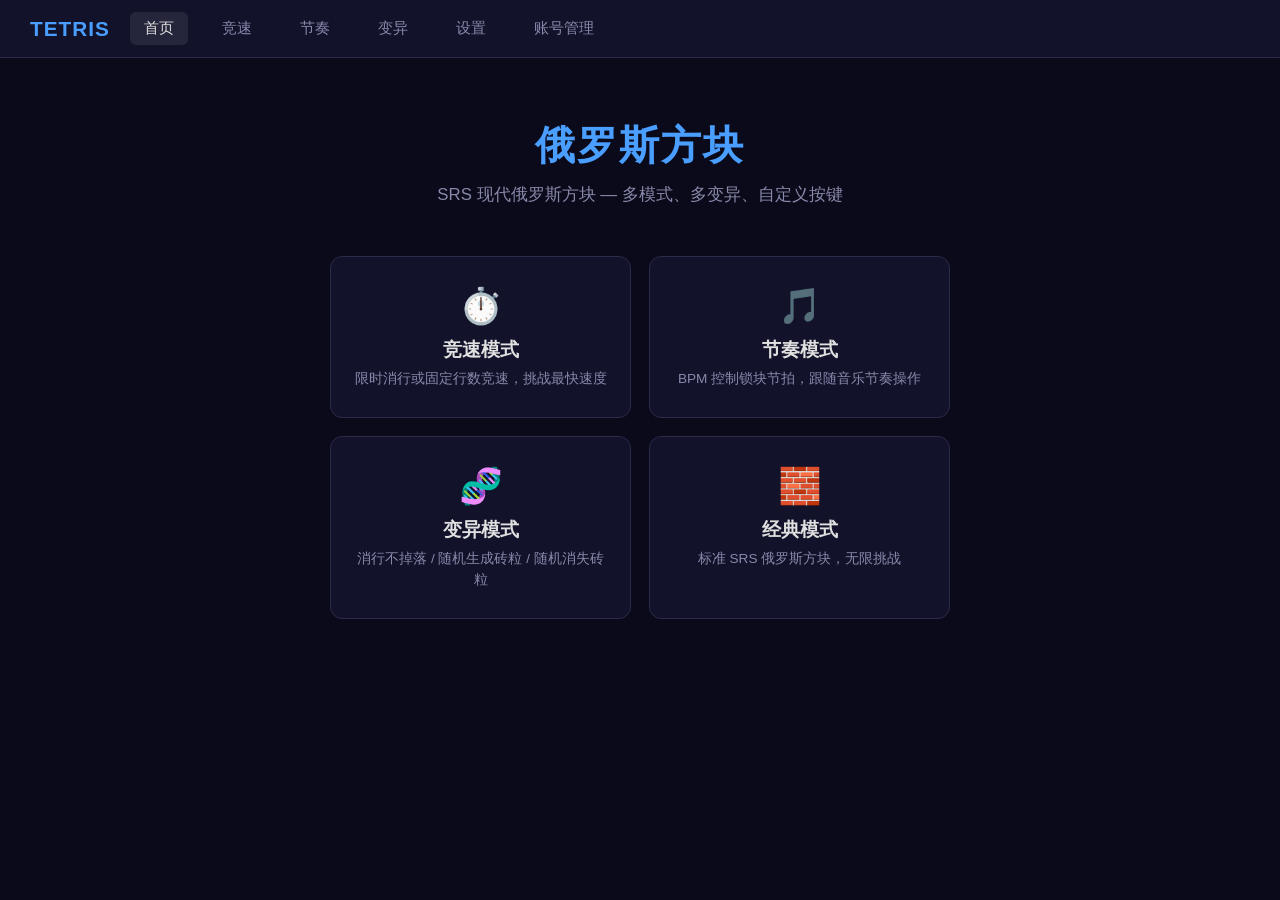
==== frontend/index.html @ 6c36df48 "新增方块变大" ====
<!DOCTYPE html>
<html lang="zh-CN">
<head>
<meta charset="UTF-8">
<meta name="viewport" content="width=device-width, initial-scale=1.0">
<title>俄罗斯方块 | Tetris</title>
<link rel="stylesheet" href="css/style.css">
</head>
<body>

<!-- ===== Navigation Bar ===== -->
<nav class="nav-bar" id="nav-bar">
    <span class="logo">TETRIS</span>
    <a href="#" data-page="home" class="active">首页</a>
    <a href="#" data-page="speed">竞速</a>
    <a href="#" data-page="rhythm">节奏</a>
    <a href="#" data-page="mutation">变异</a>
    <a href="#" data-page="settings">设置</a>
    <a href="#" data-page="account">账号管理</a>
</nav>

<!-- ===== Home Page ===== -->
<div id="page-home" class="home-container">
    <h1>俄罗斯方块</h1>
    <p class="subtitle">SRS 现代俄罗斯方块 — 多模式、多变异、自定义按键</p>
    <div class="mode-grid">
        <a href="#" class="mode-card" data-launch="speed">
            <div class="mode-icon">⏱️</div>
            <div class="mode-name">竞速模式</div>
            <div class="mode-desc">限时消行或固定行数竞速，挑战最快速度</div>
        </a>
        <a href="#" class="mode-card" data-launch="rhythm">
            <div class="mode-icon">🎵</div>
            <div class="mode-name">节奏模式</div>
            <div class="mode-desc">BPM 控制锁块节拍，跟随音乐节奏操作</div>
        </a>
        <a href="#" class="mode-card" data-launch="mutation">
            <div class="mode-icon">🧬</div>
            <div class="mode-name">变异模式</div>
            <div class="mode-desc">消行不掉落 / 随机生成砖粒 / 随机消失砖粒</div>
        </a>
        <a href="#" class="mode-card" data-launch="normal">
            <div class="mode-icon">🧱</div>
            <div class="mode-name">经典模式</div>
            <div class="mode-desc">标准 SRS 俄罗斯方块，无限挑战</div>
        </a>
    </div>
</div>

<!-- ===== Speed Config Page ===== -->
<div id="page-speed" class="speed-config hidden">
    <h2>竞速模式</h2>
    <div class="mutation-option" data-speed="time" style="justify-content:center;">
        <input type="radio" name="speed-type" value="time" checked>
        <div>
            <div class="mut-name">限时消行</div>
            <div class="mut-desc">在固定时间内尽可能多地消除行数</div>
            <div class="form-group mt-16">
                <label>时间（秒）</label>
                <input type="number" id="speed-time" value="120" min="30" max="600" step="10">
            </div>
        </div>
    </div>
    <div class="mutation-option" data-speed="lines" style="justify-content:center;">
        <input type="radio" name="speed-type" value="lines">
        <div>
            <div class="mut-name">固定行数竞速</div>
            <div class="mut-desc">尽快消除指定行数，比拼用时</div>
            <div class="form-group mt-16">
                <label>目标行数</label>
                <input type="number" id="speed-lines" value="40" min="10" max="200" step="10">
            </div>
        </div>
    </div>
    <button class="btn btn-primary btn-block mt-24" onclick="launchSpeedMode()">开始竞速</button>
</div>

<!-- ===== Rhythm Config Page ===== -->
<div id="page-rhythm" class="rhythm-config hidden">
    <h2>节奏模式</h2>
    <p>设置 BPM 决定方块自动锁定节奏</p>
    <div class="bpm-display" id="bpm-display">120</div>
    <input type="range" class="bpm-slider" id="bpm-slider" min="30" max="300" value="120" step="5"
        oninput="document.getElementById('bpm-display').textContent=this.value">
    <p class="rhythm-info">
        <span id="bpm-info">每 0.50 秒自动锁定一个下落中的方块</span>
    </p>
    <button class="btn btn-primary btn-block mt-24" onclick="launchRhythmMode()">开始节奏</button>
</div>

<!-- ===== Mutation Config Page ===== -->
<div id="page-mutation" class="mutation-config hidden">
    <h2>变异模式</h2>
    <p class="text-dim text-sm" style="margin-bottom:18px;">可同时选择多个变异效果组合游玩</p>
    <label class="mutation-option">
        <input type="checkbox" name="mutation-type" value="no_gravity" checked>
        <div>
            <div class="mut-name">🧱 消行不掉落</div>
            <div class="mut-desc">方块消除后，上方方块不再下落，形成空洞</div>
        </div>
    </label>
    <label class="mutation-option">
        <input type="checkbox" name="mutation-type" value="extra_cells">
        <div>
            <div class="mut-name">➕ 随机生成砖粒</div>
            <div class="mut-desc">每消除4个方块，场上随机多出数个砖粒</div>
        </div>
    </label>
    <label class="mutation-option">
        <input type="checkbox" name="mutation-type" value="random_vanish">
        <div>
            <div class="mut-name">➖ 随机消失砖粒</div>
            <div class="mut-desc">每放置3个方块，场上随机消失数块砖粒</div>
        </div>
    </label>
    <label class="mutation-option">
        <input type="checkbox" name="mutation-type" value="double_size">
        <div>
            <div class="mut-name">🟫 方块二倍大</div>
            <div class="mut-desc">所有方块长宽变为两倍，面积×4，场地不变，移动每次一小格</div>
        </div>
    </label>
    <button class="btn btn-primary btn-block mt-24" onclick="launchMutationMode()">开始变异</button>
</div>

<!-- ===== Settings Page ===== -->
<div id="page-settings" class="settings-container hidden">
    <h2>操作设置</h2>
    <div id="settings-login-prompt" class="text-center mt-16" style="color:var(--accent2);">
        请先登录后再设置按键和手感
    </div>
    <div id="settings-content" class="hidden">
        <div class="settings-section">
            <h3>按键设置</h3>
            <div id="key-settings-list"></div>
        </div>
        <div class="settings-section">
            <h3>操作手感 (DAS / ARR)</h3>
            <p class="text-sm text-dim" style="margin-bottom:12px;">
                DAS：按住方向键后，第一次横向移动的延迟帧数<br>
                ARR：后续连续横向移动的间隔帧数（60帧=1秒）
            </p>
            <div class="das-row">
                <label>DAS（首次延迟）</label>
                <input type="range" id="das-slider" min="1" max="30" value="10" step="1"
                    oninput="document.getElementById('das-val').textContent=this.value">
                <span class="das-val" id="das-val">10</span>
                <span class="text-sm text-dim">帧</span>
            </div>
            <div class="das-row">
                <label>ARR（重复间隔）</label>
                <input type="range" id="arr-slider" min="0" max="20" value="2" step="1"
                    oninput="document.getElementById('arr-val').textContent=this.value">
                <span class="das-val" id="arr-val">2</span>
                <span class="text-sm text-dim">帧</span>
            </div>
            <div class="das-row">
                <label>预览方块数量</label>
                <input type="range" id="preview-slider" min="1" max="8" value="5" step="1"
                    oninput="document.getElementById('preview-val').textContent=this.value">
                <span class="das-val" id="preview-val">5</span>
                <span class="text-sm text-dim">个</span>
            </div>
        </div>
        <button class="btn btn-primary btn-block" onclick="saveAllSettings()">保存设置</button>
    </div>
</div>

<!-- ===== Account Page ===== -->
<div id="page-account" class="auth-panel hidden">
    <!-- Login Form -->
    <div id="account-login">
        <h2>登录</h2>
        <div class="form-group"><input type="text" id="login-username" placeholder="用户名"></div>
        <div class="form-group"><input type="password" id="login-password" placeholder="密码"></div>
        <button class="btn btn-primary btn-block" onclick="doLogin()">登录</button>
        <p class="text-center mt-16">
            <span class="link-text" onclick="showRegisterForm()">没有账号？注册</span>
        </p>
    </div>
    <!-- Register Form -->
    <div id="account-register" class="hidden">
        <h2>注册</h2>
        <div class="form-group"><input type="text" id="reg-username" placeholder="用户名" oninput="checkRegBtn()"></div>
        <div class="form-group"><input type="password" id="reg-password" placeholder="密码（至少6位）"></div>
        <button class="btn btn-primary btn-block" id="reg-btn" onclick="doRegister()">注册</button>
        <p class="text-center mt-16">
            <span class="link-text" onclick="showLoginForm()">已有账号？登录</span>
        </p>
    </div>
    <!-- User Info -->
    <div id="account-info" class="hidden">
        <h2>账号管理</h2>
        <p style="margin-bottom:16px;">当前账号：<b id="info-username"></b></p>
        <div class="settings-section">
            <h3>修改名称</h3>
            <div class="form-group"><input type="text" id="new-name" placeholder="新名称"></div>
            <button class="btn btn-outline" onclick="changeName()">修改名称</button>
        </div>
        <div class="settings-section">
            <h3>修改密码</h3>
            <div class="form-group"><input type="password" id="old-pw" placeholder="旧密码"></div>
            <div class="form-group"><input type="password" id="new-pw1" placeholder="新密码"></div>
            <div class="form-group"><input type="password" id="new-pw2" placeholder="确认新密码"></div>
            <button class="btn btn-danger" onclick="changePassword()">修改密码</button>
        </div>
        <p class="text-center mt-16">
            <span class="link-text" onclick="doLogout()">退出登录</span>
        </p>
    </div>
</div>

<script src="js/auth.js"></script>
<script src="js/ui.js"></script>
<script>
// ===== Page Navigation =====
function showPage(name) {
    document.querySelectorAll('[id^="page-"]').forEach(el => el.classList.add('hidden'));
    const page = document.getElementById('page-' + name);
    if (page) page.classList.remove('hidden');
    document.querySelectorAll('.nav-bar a[data-page]').forEach(a => a.classList.remove('active'));
    const navLink = document.querySelector(`.nav-bar a[data-page="${name}"]`);
    if (navLink) navLink.classList.add('active');

    if (name === 'account') updateAccountPage();
    if (name === 'settings') loadSettingsPage();
}

// Nav bar clicks
document.querySelectorAll('.nav-bar a[data-page]').forEach(a => {
    a.addEventListener('click', e => {
        e.preventDefault();
        showPage(a.dataset.page);
    });
});

// Launch mode cards
document.querySelectorAll('.mode-card[data-launch]').forEach(card => {
    card.addEventListener('click', e => {
        e.preventDefault();
        if (!Auth.isLoggedIn()) {
            showPage('account');
            UI.showMessage('请先登录', 'info');
            return;
        }
        const mode = card.dataset.launch;
        if (mode === 'normal') {
            launchNormalMode();
        } else {
            showPage(mode);
        }
    });
});

// Speed radio toggle
document.querySelectorAll('.mutation-option[data-speed]').forEach(opt => {
    opt.addEventListener('click', () => {
        const radio = opt.querySelector('input[type="radio"]');
        radio.checked = true;
    });
});

// BPM slider info
document.getElementById('bpm-slider').addEventListener('input', function() {
    const bpm = parseInt(this.value);
    const sec = (60 / bpm).toFixed(2);
    document.getElementById('bpm-info').textContent = `每 ${sec} 秒自动锁定一个下落中的方块`;
});

// ===== Launch Modes =====
function getKeySettings() {
    if (Auth.user && Auth.user.key_settings) return Auth.user.key_settings;
    return {
        move_left: 'ArrowLeft', move_right: 'ArrowRight',
        soft_drop: 'ArrowDown', hard_drop: 'Space',
        rotate_cw: 'ArrowUp', rotate_ccw: 'KeyZ',
        rotate_180: 'KeyA', hold: 'KeyC',
        reset: 'KeyR', pause: 'Escape',
    };
}

function getDasSettings() {
    if (Auth.user && Auth.user.das_settings) return Auth.user.das_settings;
    return { das: 10, arr: 2, preview_count: 5 };
}

function launchGame(params = {}) {
    const das = getDasSettings();
    params.preview = das.preview_count || 5;
    const qs = new URLSearchParams(params).toString();
    window.location.href = '/game?' + qs;
}

function launchSpeedMode() {
    const type = document.querySelector('input[name="speed-type"]:checked').value;
    const target = type === 'time'
        ? document.getElementById('speed-time').value
        : document.getElementById('speed-lines').value;
    launchGame({ mode: 'speed', type, target });
}

function launchRhythmMode() {
    const bpm = document.getElementById('bpm-slider').value;
    launchGame({ mode: 'rhythm', bpm });
}

function launchMutationMode() {
    const checked = document.querySelectorAll('input[name="mutation-type"]:checked');
    const type = Array.from(checked).map(cb => cb.value).join(',');
    if (!type) {
        UI.showMessage('请至少选择一个变异效果', 'info');
        return;
    }
    launchGame({ mode: 'mutation', mutation: type });
}

function launchNormalMode() {
    launchGame({ mode: 'normal' });
}

// ===== Settings Page =====
const KEY_ACTIONS = [
    { name: 'move_left', label: '左移' },
    { name: 'move_right', label: '右移' },
    { name: 'soft_drop', label: '软降' },
    { name: 'hard_drop', label: '硬降' },
    { name: 'rotate_cw', label: '顺时针旋转' },
    { name: 'rotate_ccw', label: '逆时针旋转' },
    { name: 'rotate_180', label: '180°旋转' },
    { name: 'hold', label: '暂存' },
    { name: 'reset', label: '重置' },
    { name: 'pause', label: '暂停' },
];

function loadSettingsPage() {
    if (!Auth.isLoggedIn()) {
        document.getElementById('settings-login-prompt').classList.remove('hidden');
        document.getElementById('settings-content').classList.add('hidden');
        return;
    }
    document.getElementById('settings-login-prompt').classList.add('hidden');
    document.getElementById('settings-content').classList.remove('hidden');

    const keys = getKeySettings();
    const das = getDasSettings();

    const list = document.getElementById('key-settings-list');
    list.innerHTML = KEY_ACTIONS.map(action => `
        <div class="key-row">
            <span class="key-label">${action.label}</span>
            <div class="key-input" id="key-${action.name}" data-action="${action.name}"
                onclick="captureKey('${action.name}')">${UI.keyCodeToLabel(keys[action.name] || '')}</div>
        </div>
    `).join('');

    document.getElementById('das-slider').value = das.das;
    document.getElementById('das-val').textContent = das.das;
    document.getElementById('arr-slider').value = das.arr;
    document.getElementById('arr-val').textContent = das.arr;
    document.getElementById('preview-slider').value = das.preview_count || 5;
    document.getElementById('preview-val').textContent = das.preview_count || 5;

    window._tempKeySettings = { ...keys };
    window._tempDasSettings = { ...das };
}

async function captureKey(action) {
    const el = document.getElementById('key-' + action);
    const original = el.textContent;
    el.textContent = '...按下按键...';
    el.style.border = '2px solid var(--accent)';

    const code = await UI.waitForKey();
    window._tempKeySettings[action] = code;
    el.textContent = UI.keyCodeToLabel(code);
    el.style.border = '1px solid var(--border)';
}

async function saveAllSettings() {
    if (!Auth.isLoggedIn()) return;
    const das = parseInt(document.getElementById('das-slider').value);
    const arr = parseInt(document.getElementById('arr-slider').value);
    const preview_count = parseInt(document.getElementById('preview-slider').value);
    const dasSettings = { das, arr, preview_count };

    const res = await Auth.saveSettings(window._tempKeySettings, dasSettings);
    // Update local user
    Auth.user.key_settings = window._tempKeySettings;
    Auth.user.das_settings = dasSettings;
    localStorage.setItem('tetris_user', JSON.stringify(Auth.user));

    if (res.success) {
        UI.showMessage('设置已保存', 'success');
    } else {
        UI.showMessage('保存失败', 'error');
    }
}

// ===== Account Page =====
function updateAccountPage() {
    if (Auth.isLoggedIn()) {
        document.getElementById('account-login').classList.add('hidden');
        document.getElementById('account-register').classList.add('hidden');
        document.getElementById('account-info').classList.remove('hidden');
        document.getElementById('info-username').textContent = Auth.user.username;
    } else {
        document.getElementById('account-login').classList.remove('hidden');
        document.getElementById('account-register').classList.add('hidden');
        document.getElementById('account-info').classList.add('hidden');
    }
}

function showRegisterForm() {
    document.getElementById('account-login').classList.add('hidden');
    document.getElementById('account-register').classList.remove('hidden');
    document.getElementById('account-info').classList.add('hidden');
}

function showLoginForm() {
    document.getElementById('account-login').classList.remove('hidden');
    document.getElementById('account-register').classList.add('hidden');
    document.getElementById('account-info').classList.add('hidden');
}

async function doLogin() {
    const username = document.getElementById('login-username').value.trim();
    const password = document.getElementById('login-password').value;
    if (!username || !password) return UI.showMessage('请输入用户名和密码', 'error');

    const res = await Auth.login(username, password);
    if (res.success) {
        UI.showMessage('登录成功', 'success');
        updateAccountPage();
        updateNav();
    } else {
        UI.showMessage(res.message, 'error');
    }
}

async function doRegister() {
    const username = document.getElementById('reg-username').value.trim();
    const password = document.getElementById('reg-password').value;
    if (!username || !password) return UI.showMessage('请填写完整', 'error');
    if (password.length < 6) return UI.showMessage('密码至少6位', 'error');

    // Check username first
    const checkRes = await Auth.checkUsername(username);
    if (checkRes.exists) return UI.showMessage('这个名称别人在用', 'error');

    const res = await Auth.register(username, password);
    if (res.success) {
        UI.showMessage('注册成功，请登录', 'success');
        document.getElementById('reg-username').value = '';
        document.getElementById('reg-password').value = '';
        showLoginForm();
    } else {
        UI.showMessage(res.message, 'error');
    }
}

async function changeName() {
    const newName = document.getElementById('new-name').value.trim();
    if (!newName) return UI.showMessage('请输入新名称', 'error');
    const checkRes = await Auth.checkUsername(newName);
    if (checkRes.exists) return UI.showMessage('这个名称别人在用', 'error');

    // Update account
    const res = await fetch('/api/register', {
        method: 'POST',
        headers: { 'Content-Type': 'application/json' },
        body: JSON.stringify({ username: newName, password: 'temp123456' }),
    });
    const data = await res.json();
    if (data.success || data.message === '这个名称别人在用') {
        // Actually we need an update endpoint - use the register one
    }
    UI.showMessage('暂不支持直接改名，请注销后重新注册', 'info');
}

async function changePassword() {
    const oldPw = document.getElementById('old-pw').value;
    const newPw1 = document.getElementById('new-pw1').value;
    const newPw2 = document.getElementById('new-pw2').value;

    if (!oldPw || !newPw1 || !newPw2) return UI.showMessage('请填写所有密码字段', 'error');
    if (newPw1 !== newPw2) return UI.showMessage('两次输入的新密码不一致', 'error');
    if (newPw1.length < 6) return UI.showMessage('新密码至少6位', 'error');
    if (oldPw === newPw1) return UI.showMessage('新密码不能与旧密码相同', 'error');

    const res = await Auth.changePassword(oldPw, newPw1);
    if (res.success) {
        UI.showMessage('密码修改成功', 'success');
        document.getElementById('old-pw').value = '';
        document.getElementById('new-pw1').value = '';
        document.getElementById('new-pw2').value = '';
    } else {
        UI.showMessage(res.message, 'error');
    }
}

function doLogout() {
    Auth.logout();
    updateAccountPage();
    updateNav();
    UI.showMessage('已退出', 'success');
}

// ===== Init =====
updateNav();
showPage('home');
</script>
</body>
</html>
---- frontend/css/style.css ----
/* ===== Global Reset ===== */
*, *::before, *::after {
    margin: 0; padding: 0; box-sizing: border-box;
}

:root {
    --bg: #0a0a1a;
    --panel: #12122a;
    --accent: #4a9eff;
    --accent2: #ff6b6b;
    --text: #e0e0e0;
    --text-dim: #8888aa;
    --border: #2a2a4a;
    --input-bg: #1a1a35;
    --cell-size: 32px;
    --board-w: 10;
    --board-h: 20;

    /* Tetromino colors */
    --color-Z: #FF3030;
    --color-L: #FF8800;
    --color-O: #FFD700;
    --color-S: #32CD32;
    --color-I: #00CED1;
    --color-J: #4169E1;
    --color-T: #9932CC;
}

html, body {
    width: 100%; height: 100%;
    background: var(--bg);
    color: var(--text);
    font-family: 'Segoe UI', 'Microsoft YaHei', sans-serif;
    overflow-x: hidden;
}

/* ===== Navigation ===== */
.nav-bar {
    display: flex;
    align-items: center;
    gap: 20px;
    padding: 12px 30px;
    background: var(--panel);
    border-bottom: 1px solid var(--border);
    position: sticky;
    top: 0;
    z-index: 100;
}
.nav-bar .logo {
    font-size: 1.3em;
    font-weight: bold;
    color: var(--accent);
    letter-spacing: 1px;
}
.nav-bar a {
    color: var(--text-dim);
    text-decoration: none;
    padding: 6px 14px;
    border-radius: 6px;
    transition: all 0.2s;
    font-size: 0.95em;
}
.nav-bar a:hover, .nav-bar a.active {
    color: var(--text);
    background: rgba(255,255,255,0.08);
}
.nav-bar .user-info {
    margin-left: auto;
    color: var(--accent2);
    font-size: 0.9em;
}

/* ===== Home Page ===== */
.home-container {
    max-width: 800px;
    margin: 60px auto;
    text-align: center;
}
.home-container h1 {
    font-size: 2.5em;
    margin-bottom: 10px;
    color: var(--accent);
    letter-spacing: 2px;
}
.home-container .subtitle {
    color: var(--text-dim);
    margin-bottom: 50px;
    font-size: 1.05em;
}
.mode-grid {
    display: grid;
    grid-template-columns: repeat(2, 1fr);
    gap: 18px;
    max-width: 620px;
    margin: 0 auto;
}
.mode-card {
    background: var(--panel);
    border: 1px solid var(--border);
    border-radius: 12px;
    padding: 28px 20px;
    cursor: pointer;
    transition: all 0.25s;
    text-decoration: none;
    color: var(--text);
}
.mode-card:hover {
    border-color: var(--accent);
    transform: translateY(-2px);
    box-shadow: 0 6px 24px rgba(74,158,255,0.12);
}
.mode-card .mode-icon {
    font-size: 2.2em;
    margin-bottom: 10px;
}
.mode-card .mode-name {
    font-size: 1.2em;
    font-weight: 600;
    margin-bottom: 6px;
}
.mode-card .mode-desc {
    font-size: 0.85em;
    color: var(--text-dim);
    line-height: 1.5;
}

/* ===== Game Page ===== */
.game-container {
    display: flex;
    justify-content: center;
    align-items: flex-start;
    gap: 24px;
    padding: 20px;
    min-height: calc(100vh - 56px);
}
.game-sidebar {
    background: var(--panel);
    border: 1px solid var(--border);
    border-radius: 10px;
    padding: 16px;
    min-width: 130px;
    display: flex;
    flex-direction: column;
    gap: 14px;
    align-items: center;
}
.game-sidebar h3 {
    font-size: 0.85em;
    color: var(--text-dim);
    text-transform: uppercase;
    letter-spacing: 1px;
}
.game-board-wrap {
    position: relative;
}
.game-board {
    display: grid;
    grid-template-columns: repeat(var(--board-w), var(--cell-size));
    grid-template-rows: repeat(var(--board-h), var(--cell-size));
    gap: 1px;
    background: #111;
    border: 2px solid var(--border);
    border-radius: 4px;
}
.game-board .cell {
    width: var(--cell-size);
    height: var(--cell-size);
    background: #1a1a2e;
    border-radius: 2px;
}
.game-board .cell.filled {
    border: 1px solid rgba(255,255,255,0.15);
    box-shadow: inset 0 0 6px rgba(0,0,0,0.3);
}
.game-board .cell.ghost {
    opacity: 0.25;
    border: 1px dashed rgba(255,255,255,0.3);
}
.game-board .cell.locking {
    animation: flash 0.3s ease-in-out 3;
}
.preview-board {
    display: grid;
    gap: 1px;
    background: #111;
    border: 1px solid var(--border);
    border-radius: 4px;
    padding: 4px;
}
.score-display {
    text-align: center;
}
.score-display .score-val {
    font-size: 1.8em;
    font-weight: bold;
    color: var(--accent);
}
.score-display .score-label {
    font-size: 0.75em;
    color: var(--text-dim);
}
.timer-display {
    font-size: 1.4em;
    font-weight: bold;
    color: var(--accent2);
    text-align: center;
}

/* ===== Auth Panel ===== */
.auth-panel {
    max-width: 420px;
    margin: 60px auto;
    background: var(--panel);
    border: 1px solid var(--border);
    border-radius: 12px;
    padding: 32px;
}
.auth-panel h2 {
    text-align: center;
    margin-bottom: 24px;
    color: var(--accent);
}
.form-group {
    margin-bottom: 16px;
}
.form-group label {
    display: block;
    margin-bottom: 6px;
    font-size: 0.9em;
    color: var(--text-dim);
}
.form-group input {
    width: 100%;
    padding: 10px 14px;
    border: 1px solid var(--border);
    border-radius: 8px;
    background: var(--input-bg);
    color: var(--text);
    font-size: 0.95em;
    outline: none;
    transition: border 0.2s;
}
.form-group input:focus {
    border-color: var(--accent);
}
.btn {
    display: inline-block;
    padding: 10px 24px;
    border: none;
    border-radius: 8px;
    font-size: 0.95em;
    cursor: pointer;
    transition: all 0.2s;
    text-decoration: none;
    text-align: center;
}
.btn-primary {
    background: var(--accent);
    color: #fff;
}
.btn-primary:hover { background: #3a8eef; }
.btn-danger {
    background: var(--accent2);
    color: #fff;
}
.btn-danger:hover { background: #e55a5a; }
.btn-outline {
    background: transparent;
    border: 1px solid var(--border);
    color: var(--text);
}
.btn-outline:hover { border-color: var(--accent); }
.btn-block { width: 100%; display: block; }
.btn-group {
    display: flex;
    gap: 10px;
    margin-top: 10px;
}
.link-text {
    color: var(--accent);
    cursor: pointer;
    font-size: 0.9em;
}
.link-text:hover { text-decoration: underline; }
.text-center { text-align: center; }
.mt-16 { margin-top: 16px; }
.mt-24 { margin-top: 24px; }

/* ===== Settings Page ===== */
.settings-container {
    max-width: 700px;
    margin: 40px auto;
    background: var(--panel);
    border: 1px solid var(--border);
    border-radius: 12px;
    padding: 30px;
}
.settings-container h2 {
    color: var(--accent);
    margin-bottom: 20px;
}
.settings-section {
    margin-bottom: 28px;
    padding-bottom: 20px;
    border-bottom: 1px solid var(--border);
}
.settings-section h3 {
    font-size: 1em;
    color: var(--text-dim);
    margin-bottom: 14px;
    letter-spacing: 1px;
}
.key-row {
    display: flex;
    align-items: center;
    gap: 12px;
    margin-bottom: 10px;
}
.key-row .key-label {
    width: 120px;
    font-size: 0.9em;
    color: var(--text-dim);
}
.key-row .key-input {
    width: 160px;
    padding: 8px 12px;
    background: var(--input-bg);
    border: 1px solid var(--border);
    border-radius: 6px;
    color: var(--text);
    font-size: 0.9em;
    text-align: center;
    cursor: pointer;
}
.key-row .key-input:focus {
    border-color: var(--accent);
    outline: none;
}
.das-row {
    display: flex;
    align-items: center;
    gap: 14px;
    margin-bottom: 12px;
}
.das-row label {
    width: 180px;
    font-size: 0.9em;
    color: var(--text-dim);
}
.das-row input[type="range"] {
    flex: 1;
    max-width: 200px;
}
.das-row .das-val {
    width: 50px;
    text-align: center;
    font-weight: bold;
    color: var(--accent);
}

/* ===== Mutation Config ===== */
.mutation-config {
    max-width: 600px;
    margin: 40px auto;
    background: var(--panel);
    border: 1px solid var(--border);
    border-radius: 12px;
    padding: 30px;
}
.mutation-config h2 {
    color: var(--accent);
    margin-bottom: 20px;
}
.mutation-option {
    display: flex;
    align-items: flex-start;
    gap: 12px;
    margin-bottom: 16px;
    padding: 14px;
    border: 1px solid var(--border);
    border-radius: 8px;
    cursor: pointer;
    transition: all 0.2s;
}
.mutation-option:hover, .mutation-option.selected {
    border-color: var(--accent);
    background: rgba(74,158,255,0.06);
}
.mutation-option input[type="radio"] {
    margin-top: 3px;
    accent-color: var(--accent);
}
.mutation-option .mut-name {
    font-weight: 600;
    margin-bottom: 4px;
}
.mutation-option .mut-desc {
    font-size: 0.85em;
    color: var(--text-dim);
}

/* ===== Rhythm Config ===== */
.rhythm-config {
    max-width: 500px;
    margin: 40px auto;
    background: var(--panel);
    border: 1px solid var(--border);
    border-radius: 12px;
    padding: 30px;
    text-align: center;
}
.rhythm-config h2 {
    color: var(--accent);
    margin-bottom: 20px;
}
.bpm-display {
    font-size: 4em;
    font-weight: bold;
    color: var(--accent2);
    margin: 20px 0;
}
.bpm-slider {
    width: 80%;
    max-width: 350px;
    margin: 0 auto;
}
.rhythm-info {
    color: var(--text-dim);
    margin-top: 12px;
    font-size: 0.9em;
}

/* ===== Speed Config ===== */
.speed-config {
    max-width: 500px;
    margin: 40px auto;
    background: var(--panel);
    border: 1px solid var(--border);
    border-radius: 12px;
    padding: 30px;
    text-align: center;
}
.speed-config h2 {
    color: var(--accent);
    margin-bottom: 20px;
}

/* ===== Game Over & Pause Overlay ===== */
.game-overlay {
    position: fixed;
    top: 0; left: 0; right: 0; bottom: 0;
    background: rgba(0,0,0,0.75);
    display: flex;
    align-items: center;
    justify-content: center;
    z-index: 200;
}
.overlay-box {
    background: var(--panel);
    border: 1px solid var(--border);
    border-radius: 16px;
    padding: 36px 48px;
    text-align: center;
    min-width: 300px;
}
.overlay-box h2 {
    font-size: 1.6em;
    margin-bottom: 16px;
}
.overlay-box .big-score {
    font-size: 3em;
    font-weight: bold;
    color: var(--accent);
    margin-bottom: 20px;
}

/* ===== Utility ===== */
.hidden { display: none !important; }
.flex-center { display: flex; align-items: center; justify-content: center; }
.gap-8 { gap: 8px; }
.gap-16 { gap: 16px; }
.flex-col { flex-direction: column; }
.text-sm { font-size: 0.85em; }
.text-dim { color: var(--text-dim); }

/* ===== Animations ===== */
@keyframes flash {
    0%, 100% { opacity: 1; }
    50% { opacity: 0.3; }
}
@keyframes line-clear {
    0% { transform: scaleX(1); opacity: 1; }
    100% { transform: scaleX(0); opacity: 0; }
}
.line-clearing {
    animation: line-clear 0.3s ease-out forwards;
}
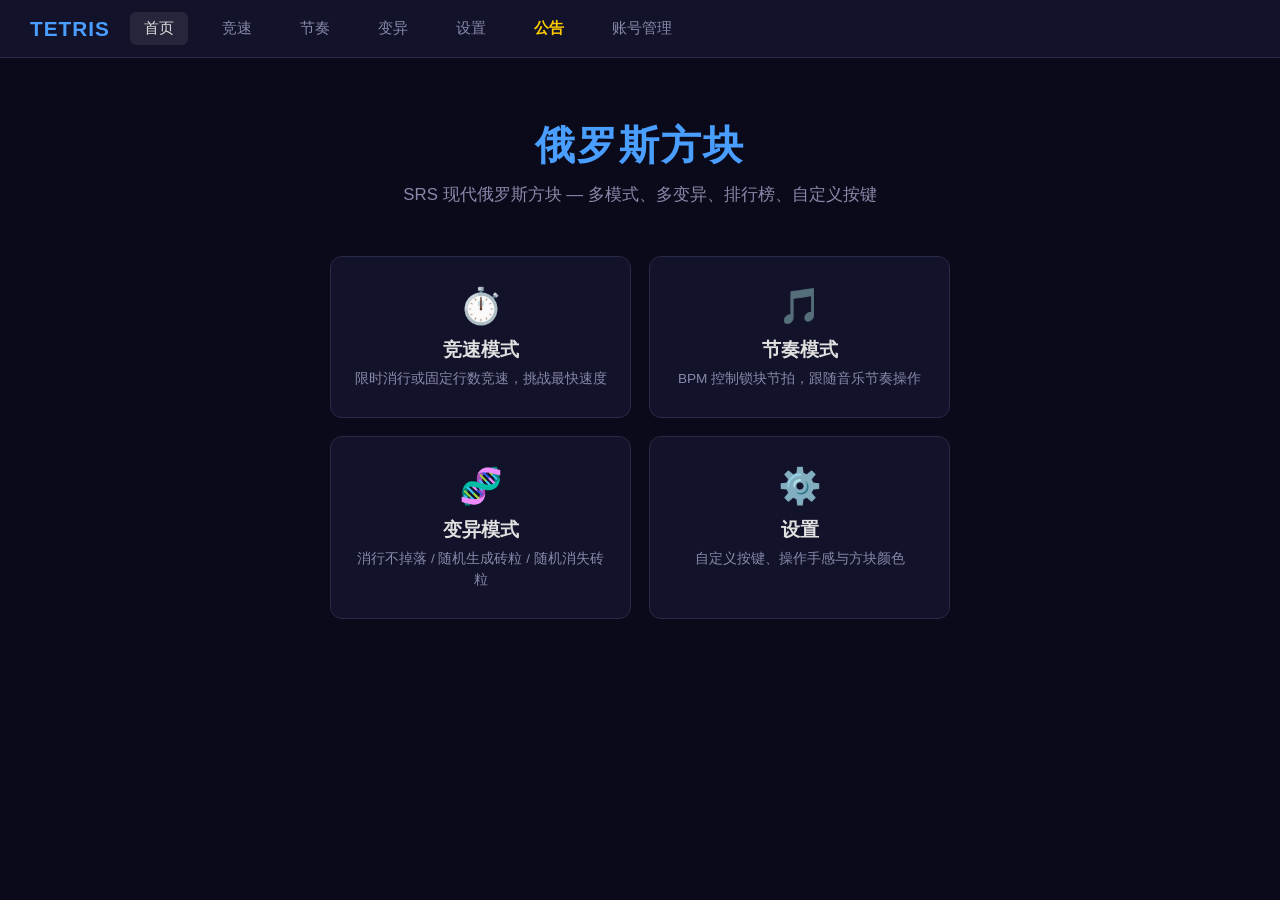
==== commit 694e4f30: "新增管理员、公告栏、排行榜、重置密码等”" ====
--- a/frontend/index.html
+++ b/frontend/index.html
@@ -16,13 +16,28 @@
     <a href="#" data-page="rhythm">节奏</a>
     <a href="#" data-page="mutation">变异</a>
     <a href="#" data-page="settings">设置</a>
+    <a href="/announcements.html" class="nav-announce">公告</a>
     <a href="#" data-page="account">账号管理</a>
 </nav>
 
 <!-- ===== Home Page ===== -->
 <div id="page-home" class="home-container">
     <h1>俄罗斯方块</h1>
-    <p class="subtitle">SRS 现代俄罗斯方块 — 多模式、多变异、自定义按键</p>
+    <p class="subtitle">SRS 现代俄罗斯方块 — 多模式、多变异、排行榜、自定义按键</p>
+    <div class="announce-banner" id="home-announce-banner" style="display:none">
+        <div class="announce-banner-header" id="home-announce-header">
+            <span class="announce-icon">📢</span>
+            <span id="home-announce-title">公告</span>
+            <span class="announce-arrow" id="home-announce-arrow">&#9660;</span>
+        </div>
+        <div class="announce-banner-body" id="home-announce-body" style="display:none">
+            <div class="announce-banner-content" id="home-announce-content"></div>
+            <div class="announce-banner-footer">
+                <span id="home-announce-meta"></span>
+                <a href="/announcements.html" class="announce-view-all">查看全部公告 &rarr;</a>
+            </div>
+        </div>
+    </div>
     <div class="mode-grid">
         <a href="#" class="mode-card" data-launch="speed">
             <div class="mode-icon">⏱️</div>
@@ -39,11 +54,22 @@
             <div class="mode-name">变异模式</div>
             <div class="mode-desc">消行不掉落 / 随机生成砖粒 / 随机消失砖粒</div>
         </a>
-        <a href="#" class="mode-card" data-launch="normal">
-            <div class="mode-icon">🧱</div>
-            <div class="mode-name">经典模式</div>
-            <div class="mode-desc">标准 SRS 俄罗斯方块，无限挑战</div>
+        <a href="#" class="mode-card" data-launch="settings">
+            <div class="mode-icon">⚙️</div>
+            <div class="mode-name">设置</div>
+            <div class="mode-desc">自定义按键、操作手感与方块颜色</div>
         </a>
+    </div>
+    <div class="leaderboard-section" id="leaderboard-section">
+        <h2>竞速40行排行榜</h2>
+        <table class="leaderboard-table" id="leaderboard-table">
+            <thead>
+                <tr><th>排名</th><th>玩家</th><th>最佳用时</th><th>分数</th></tr>
+            </thead>
+            <tbody id="leaderboard-body">
+                <tr><td colspan="4" class="text-dim">暂无数据</td></tr>
+            </tbody>
+        </table>
     </div>
 </div>
 
@@ -149,7 +175,7 @@
             </div>
             <div class="das-row">
                 <label>ARR（重复间隔）</label>
-                <input type="range" id="arr-slider" min="0" max="20" value="2" step="1"
+                <input type="range" id="arr-slider" min="0" max="10" value="2" step="1"
                     oninput="document.getElementById('arr-val').textContent=this.value">
                 <span class="das-val" id="arr-val">2</span>
                 <span class="text-sm text-dim">帧</span>
@@ -162,6 +188,13 @@
                 <span class="text-sm text-dim">个</span>
             </div>
         </div>
+        <div class="settings-section">
+            <h3>方块颜色</h3>
+            <p class="text-sm text-dim" style="margin-bottom:12px;">
+                输入十六进制颜色码（如 #FF3030）调整各方块颜色
+            </p>
+            <div id="color-settings-list"></div>
+        </div>
         <button class="btn btn-primary btn-block" onclick="saveAllSettings()">保存设置</button>
     </div>
 </div>
@@ -224,6 +257,7 @@
 
     if (name === 'account') updateAccountPage();
     if (name === 'settings') loadSettingsPage();
+    if (name === 'home') { fetchLeaderboard(); fetchHomeAnnouncement(); }
 }
 
 // Nav bar clicks
@@ -362,6 +396,31 @@
 
     window._tempKeySettings = { ...keys };
     window._tempDasSettings = { ...das };
+
+    // 加载颜色设置
+    const defaultColors = {
+        I: '#00CED1', O: '#FFD700', T: '#9932CC', S: '#32CD32',
+        Z: '#FF3030', J: '#4169E1', L: '#FF8800'
+    };
+    const currentColors = das.colors || defaultColors;
+    document.getElementById('color-settings-list').innerHTML = Object.entries(defaultColors).map(([name, defColor]) => {
+        const val = currentColors[name] || defColor;
+        return `<div class="color-row">
+            <span class="color-label">${name}</span>
+            <input type="text" class="color-input" id="color-${name}" value="${val}" maxlength="7" pattern="#[0-9a-fA-F]{6}">
+            <span class="color-preview" id="color-preview-${name}" style="background:${val}"></span>
+        </div>`;
+    }).join('');
+
+    // 绑定颜色实时预览
+    document.querySelectorAll('.color-input').forEach(inp => {
+        inp.addEventListener('input', function() {
+            const preview = document.getElementById('color-preview-' + this.id.replace('color-', ''));
+            if (/^#[0-9a-fA-F]{6}$/.test(this.value)) {
+                preview.style.background = this.value;
+            }
+        });
+    });
 }
 
 async function captureKey(action) {
@@ -382,6 +441,19 @@
     const arr = parseInt(document.getElementById('arr-slider').value);
     const preview_count = parseInt(document.getElementById('preview-slider').value);
     const dasSettings = { das, arr, preview_count };
+
+    // 收集颜色设置
+    const colors = {};
+    document.querySelectorAll('.color-input').forEach(inp => {
+        const name = inp.id.replace('color-', '');
+        const val = inp.value.trim();
+        if (/^#[0-9a-fA-F]{6}$/.test(val)) {
+            colors[name] = val;
+        }
+    });
+    if (Object.keys(colors).length > 0) {
+        dasSettings.colors = colors;
+    }
 
     const res = await Auth.saveSettings(window._tempKeySettings, dasSettings);
     // Update local user
@@ -429,9 +501,33 @@
 
     const res = await Auth.login(username, password);
     if (res.success) {
-        UI.showMessage('登录成功', 'success');
-        updateAccountPage();
-        updateNav();
+        // 检测同 IP 小号警告
+        if (res.data && res.data.ip_warning) {
+            const otherUser = res.data.ip_warning;
+            const confirmed = confirm(
+                `⚠️ 游戏不提倡开小号，你确认这不是自己的小号？\n\n` +
+                `检测到当前账号「${username}」与「${otherUser}」使用过相同的 IP 地址。`
+            );
+            if (confirmed) {
+                // 确认：记录 IP 关联，继续登录
+                await fetch('/api/confirm_ip_link', {
+                    method: 'POST',
+                    headers: { 'Content-Type': 'application/json' },
+                    body: JSON.stringify({ username, other_username: otherUser }),
+                });
+                UI.showMessage('登录成功', 'success');
+                updateAccountPage();
+                updateNav();
+            } else {
+                // 取消：退出登录，不记录 IP 关联
+                Auth.logout();
+                UI.showMessage('已退出登录', 'info');
+            }
+        } else {
+            UI.showMessage('登录成功', 'success');
+            updateAccountPage();
+            updateNav();
+        }
     } else {
         UI.showMessage(res.message, 'error');
     }
@@ -508,6 +604,90 @@
 // ===== Init =====
 updateNav();
 showPage('home');
+
+async function fetchLeaderboard() {
+    if (!Auth.isLoggedIn()) {
+        document.getElementById('leaderboard-section').classList.add('hidden');
+        return;
+    }
+    document.getElementById('leaderboard-section').classList.remove('hidden');
+    const res = await Auth.getSpeedLeaderboard();
+    const tbody = document.getElementById('leaderboard-body');
+    if (!res.success || !res.data || res.data.length === 0) {
+        tbody.innerHTML = '<tr><td colspan="4" class="text-dim">暂无数据</td></tr>';
+        return;
+    }
+    tbody.innerHTML = res.data.map((r, i) => {
+        const timeStr = formatTime(r.best_time);
+        const rankIcon = i === 0 ? '🥇' : i === 1 ? '🥈' : i === 2 ? '🥉' : (i + 1);
+        return `<tr class="${i === 0 ? 'rank-gold' : i === 1 ? 'rank-silver' : i === 2 ? 'rank-bronze' : ''}">
+            <td>${rankIcon}</td>
+            <td>${escapeHtml(r.username)}</td>
+            <td>${timeStr}</td>
+            <td>${r.best_score.toLocaleString()}</td>
+        </tr>`;
+    }).join('');
+}
+
+function formatTime(seconds) {
+    const m = Math.floor(seconds / 60);
+    const s = (seconds % 60).toFixed(1);
+    return m > 0 ? `${m}:${s.padStart(4, '0')}` : `${s}秒`;
+}
+
+function escapeHtml(str) {
+    const div = document.createElement('div');
+    div.textContent = str;
+    return div.innerHTML;
+}
+
+async function fetchHomeAnnouncement() {
+    const banner = document.getElementById('home-announce-banner');
+    const titleEl = document.getElementById('home-announce-title');
+    const contentEl = document.getElementById('home-announce-content');
+    const metaEl = document.getElementById('home-announce-meta');
+    const bodyEl = document.getElementById('home-announce-body');
+    const headerEl = document.getElementById('home-announce-header');
+
+    try {
+        const res = await fetch('/api/announcements');
+        const data = await res.json();
+        if (data.success && data.data && data.data.length > 0) {
+            const latest = data.data[0];
+            titleEl.textContent = latest.title;
+            banner.setAttribute('data-id', latest.id);
+            banner.setAttribute('data-content', latest.content || '');
+            banner.setAttribute('data-meta', (latest.publisher || '管理员') + ' · ' + formatTimeAnnounce(latest.created_at));
+            banner.style.display = 'block';
+
+            // Reset expanded state
+            banner.classList.remove('expanded');
+            bodyEl.style.display = 'none';
+
+            // Header click handler
+            headerEl.onclick = function() {
+                const expanded = banner.classList.toggle('expanded');
+                if (expanded) {
+                    contentEl.textContent = banner.getAttribute('data-content');
+                    metaEl.textContent = banner.getAttribute('data-meta');
+                    bodyEl.style.display = 'block';
+                } else {
+                    bodyEl.style.display = 'none';
+                }
+            };
+        } else {
+            banner.style.display = 'none';
+        }
+    } catch (e) {
+        banner.style.display = 'none';
+    }
+}
+
+function formatTimeAnnounce(ts) {
+    const d = new Date(ts + 'Z');
+    const pad = n => String(n).padStart(2, '0');
+    return `${d.getFullYear()}-${pad(d.getMonth()+1)}-${pad(d.getDate())} ${pad(d.getHours())}:${pad(d.getMinutes())}`;
+}
 </script>
 </body>
 </html>
--- a/frontend/css/style.css
+++ b/frontend/css/style.css
@@ -64,6 +64,14 @@
     color: var(--text);
     background: rgba(255,255,255,0.08);
 }
+.nav-bar a.nav-announce {
+    color: #ffcc00;
+    font-weight: 600;
+}
+.nav-bar a.nav-announce:hover {
+    color: #ffdd44;
+    background: rgba(255,204,0,0.1);
+}
 .nav-bar .user-info {
     margin-left: auto;
     color: var(--accent2);
@@ -86,6 +94,73 @@
     color: var(--text-dim);
     margin-bottom: 50px;
     font-size: 1.05em;
+}
+.announce-banner {
+    max-width: 620px;
+    margin: 0 auto 24px;
+    background: rgba(255,204,0,0.08);
+    border: 1px solid rgba(255,204,0,0.25);
+    border-radius: 8px;
+    text-align: left;
+    transition: all 0.2s;
+    overflow: hidden;
+}
+.announce-banner:hover {
+    background: rgba(255,204,0,0.12);
+    border-color: rgba(255,204,0,0.4);
+}
+.announce-banner-header {
+    display: flex;
+    align-items: center;
+    gap: 8px;
+    padding: 14px 20px;
+    cursor: pointer;
+    user-select: none;
+}
+.announce-icon {
+    font-size: 1.1em;
+    flex-shrink: 0;
+}
+.announce-banner-header span:nth-child(2) {
+    color: #ffcc00;
+    font-weight: 600;
+    font-size: 1em;
+    flex: 1;
+}
+.announce-arrow {
+    color: rgba(255,204,0,0.6);
+    font-size: 0.7em;
+    transition: transform 0.2s;
+    flex-shrink: 0;
+}
+.announce-banner.expanded .announce-arrow {
+    transform: rotate(180deg);
+}
+.announce-banner-body {
+    padding: 0 20px 16px;
+    border-top: 1px solid rgba(255,204,0,0.15);
+}
+.announce-banner-content {
+    color: #c0c0c0;
+    line-height: 1.7;
+    font-size: 0.95em;
+    padding: 12px 0;
+    white-space: pre-wrap;
+}
+.announce-banner-footer {
+    display: flex;
+    align-items: center;
+    justify-content: space-between;
+    font-size: 0.8em;
+    color: var(--text-dim);
+}
+.announce-view-all {
+    color: var(--accent);
+    text-decoration: none;
+    font-size: 0.85em;
+}
+.announce-view-all:hover {
+    text-decoration: underline;
 }
 .mode-grid {
     display: grid;
@@ -483,6 +558,75 @@
 .text-sm { font-size: 0.85em; }
 .text-dim { color: var(--text-dim); }
 
+/* ===== Leaderboard ===== */
+.leaderboard-section {
+    max-width: 600px;
+    margin: 40px auto;
+    text-align: center;
+}
+.leaderboard-section h2 {
+    color: var(--accent);
+    margin-bottom: 16px;
+}
+.leaderboard-table {
+    width: 100%;
+    border-collapse: collapse;
+    background: var(--panel);
+    border: 1px solid var(--border);
+    border-radius: 12px;
+    overflow: hidden;
+}
+.leaderboard-table th {
+    background: rgba(74,158,255,0.12);
+    color: var(--accent);
+    padding: 10px 16px;
+    font-weight: 600;
+    font-size: 0.9em;
+}
+.leaderboard-table td {
+    padding: 10px 16px;
+    border-top: 1px solid var(--border);
+    font-size: 0.95em;
+}
+.rank-gold td { color: #FFD700; }
+.rank-silver td { color: #C0C0C0; }
+.rank-bronze td { color: #CD7F32; }
+
+/* ===== Color Settings ===== */
+.color-row {
+    display: flex;
+    align-items: center;
+    gap: 12px;
+    padding: 8px 0;
+}
+.color-label {
+    width: 30px;
+    font-weight: 600;
+    font-size: 1.1em;
+    text-align: center;
+}
+.color-input {
+    flex: 1;
+    padding: 6px 10px;
+    background: var(--input-bg);
+    border: 1px solid var(--border);
+    border-radius: 6px;
+    color: var(--text);
+    font-family: monospace;
+    font-size: 0.9em;
+}
+.color-input:focus {
+    outline: none;
+    border-color: var(--accent);
+}
+.color-preview {
+    width: 28px;
+    height: 28px;
+    border-radius: 4px;
+    border: 1px solid var(--border);
+    flex-shrink: 0;
+}
+
 /* ===== Animations ===== */
 @keyframes flash {
     0%, 100% { opacity: 1; }
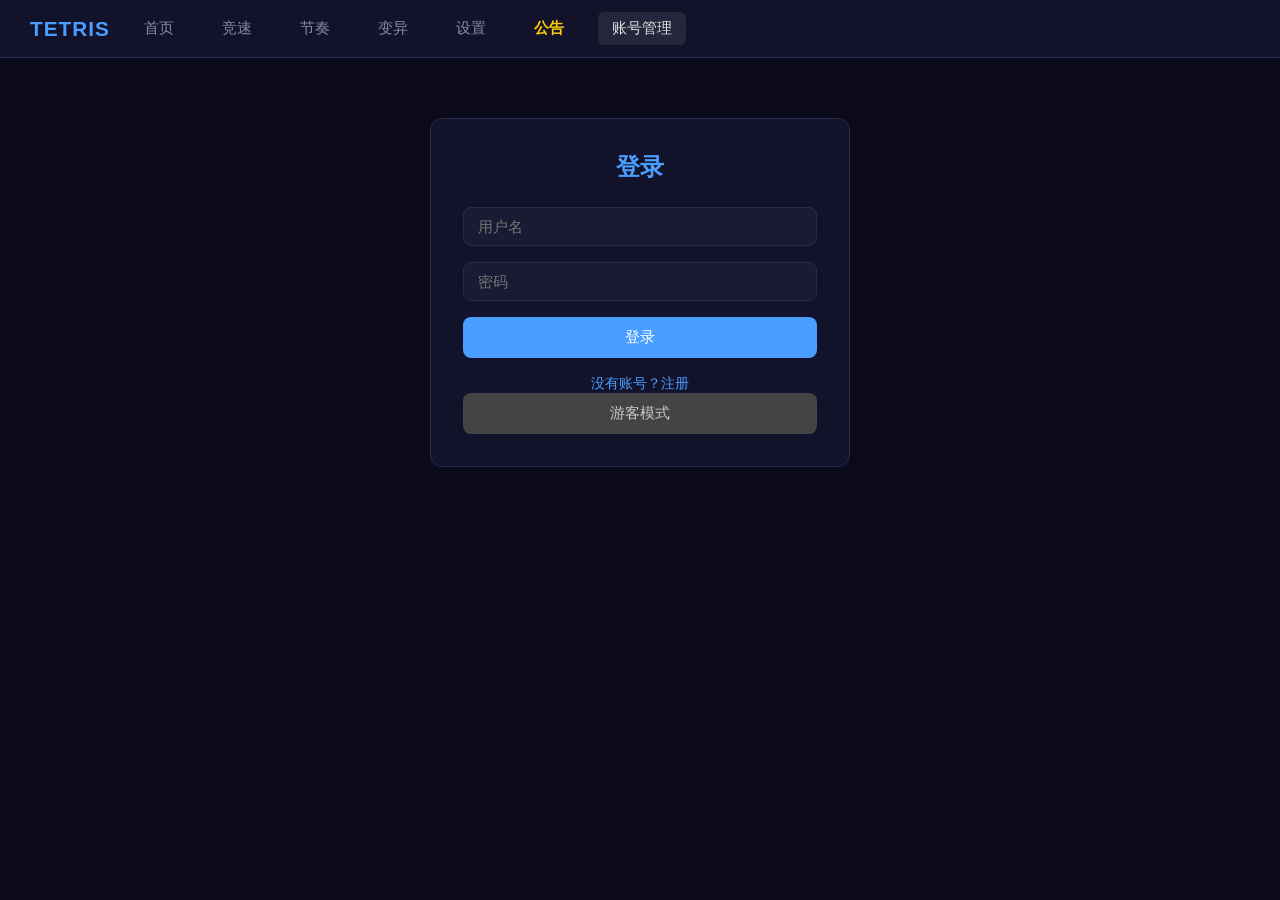
==== commit f680b397: "测试“" ====
--- a/frontend/index.html
+++ b/frontend/index.html
@@ -210,6 +210,7 @@
         <p class="text-center mt-16">
             <span class="link-text" onclick="showRegisterForm()">没有账号？注册</span>
         </p>
+        <button class="btn btn-block mt-8" style="background:#444;color:#ccc;" onclick="doGuestLogin()">游客模式</button>
     </div>
     <!-- Register Form -->
     <div id="account-register" class="hidden">
@@ -225,12 +226,12 @@
     <div id="account-info" class="hidden">
         <h2>账号管理</h2>
         <p style="margin-bottom:16px;">当前账号：<b id="info-username"></b></p>
-        <div class="settings-section">
+        <div class="settings-section" id="name-change-section">
             <h3>修改名称</h3>
             <div class="form-group"><input type="text" id="new-name" placeholder="新名称"></div>
             <button class="btn btn-outline" onclick="changeName()">修改名称</button>
         </div>
-        <div class="settings-section">
+        <div class="settings-section" id="password-change-section">
             <h3>修改密码</h3>
             <div class="form-group"><input type="password" id="old-pw" placeholder="旧密码"></div>
             <div class="form-group"><input type="password" id="new-pw1" placeholder="新密码"></div>
@@ -367,6 +368,12 @@
 ];
 
 function loadSettingsPage() {
+    if (Auth.user && Auth.user.is_guest) {
+        document.getElementById('settings-login-prompt').classList.remove('hidden');
+        document.getElementById('settings-login-prompt').textContent = '游客模式暂不支持自定义设置，请登录后使用';
+        document.getElementById('settings-content').classList.add('hidden');
+        return;
+    }
     if (!Auth.isLoggedIn()) {
         document.getElementById('settings-login-prompt').classList.remove('hidden');
         document.getElementById('settings-content').classList.add('hidden');
@@ -474,7 +481,15 @@
         document.getElementById('account-login').classList.add('hidden');
         document.getElementById('account-register').classList.add('hidden');
         document.getElementById('account-info').classList.remove('hidden');
-        document.getElementById('info-username').textContent = Auth.user.username;
+        if (Auth.user.is_guest) {
+            document.getElementById('info-username').textContent = '游客: ' + Auth.user.username;
+            document.getElementById('name-change-section').style.display = 'none';
+            document.getElementById('password-change-section').style.display = 'none';
+        } else {
+            document.getElementById('info-username').textContent = Auth.user.username;
+            document.getElementById('name-change-section').style.display = '';
+            document.getElementById('password-change-section').style.display = '';
+        }
     } else {
         document.getElementById('account-login').classList.remove('hidden');
         document.getElementById('account-register').classList.add('hidden');
@@ -533,6 +548,18 @@
     }
 }
 
+async function doGuestLogin() {
+    const res = await Auth.guestLogin();
+    if (res.success) {
+        UI.showMessage('已进入游客模式，成绩不会计入排行榜', 'info');
+        updateAccountPage();
+        updateNav();
+        showPage('home');
+    } else {
+        UI.showMessage('游客登录失败', 'error');
+    }
+}
+
 async function doRegister() {
     const username = document.getElementById('reg-username').value.trim();
     const password = document.getElementById('reg-password').value;
@@ -603,11 +630,17 @@
 
 // ===== Init =====
 updateNav();
-showPage('home');
+showPage('account');
 
 async function fetchLeaderboard() {
     if (!Auth.isLoggedIn()) {
         document.getElementById('leaderboard-section').classList.add('hidden');
+        return;
+    }
+    // 游客无法查看排行榜
+    if (Auth.user && Auth.user.is_guest) {
+        document.getElementById('leaderboard-section').classList.remove('hidden');
+        document.getElementById('leaderboard-body').innerHTML = '<tr><td colspan="4" class="text-dim">登录后可查看排行榜</td></tr>';
         return;
     }
     document.getElementById('leaderboard-section').classList.remove('hidden');
